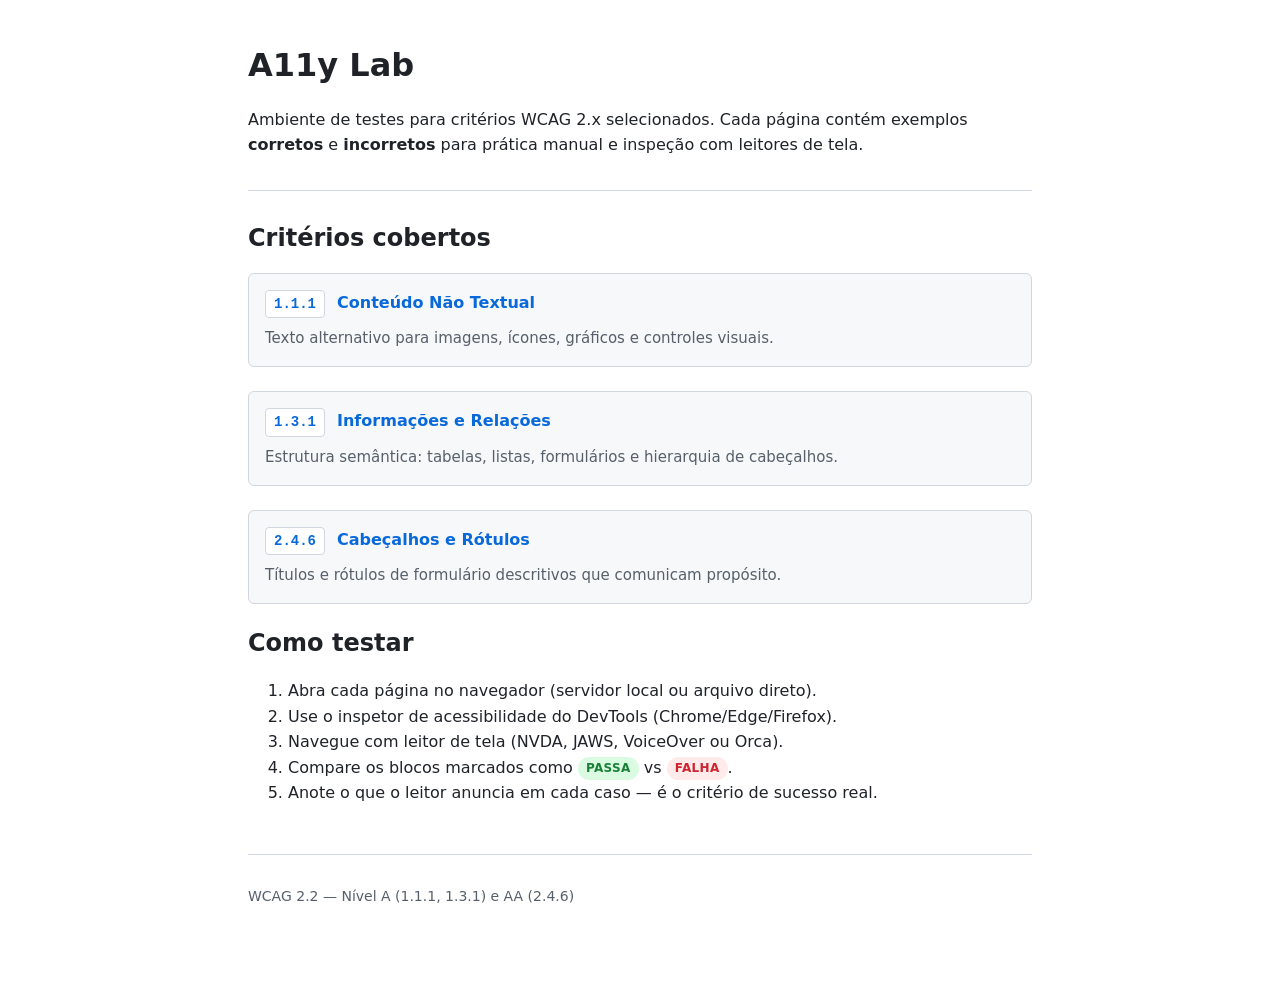
==== index.html @ d95d17ae "Adiciona ambiente de testes WCAG pronto para hospedagem. Inclui páginas de exemplo para os critérios" ====
<!DOCTYPE html>
<html lang="pt-BR">
<head>
  <meta charset="UTF-8">
  <meta name="viewport" content="width=device-width, initial-scale=1.0">
  <meta name="description" content="Ambiente de testes WCAG com exemplos corretos e incorretos para os critérios 1.1.1, 1.3.1 e 2.4.6.">
  <meta name="theme-color" content="#0969da">
  <title>A11y Lab — Ambiente de Testes WCAG</title>
  <link rel="icon" href="favicon.svg" type="image/svg+xml">
  <link rel="stylesheet" href="styles.css">
</head>
<body>
  <header>
    <h1>A11y Lab</h1>
    <p>Ambiente de testes para critérios WCAG 2.x selecionados. Cada página contém exemplos <strong>corretos</strong> e <strong>incorretos</strong> para prática manual e inspeção com leitores de tela.</p>
  </header>

  <main>
    <section aria-labelledby="criterios-titulo">
      <h2 id="criterios-titulo">Critérios cobertos</h2>
      <ul class="criterio-lista">
        <li>
          <a href="1.1.1-non-text-content.html">
            <span class="codigo">1.1.1</span>
            <span class="nome">Conteúdo Não Textual</span>
          </a>
          <p>Texto alternativo para imagens, ícones, gráficos e controles visuais.</p>
        </li>
        <li>
          <a href="1.3.1-info-relationships.html">
            <span class="codigo">1.3.1</span>
            <span class="nome">Informações e Relações</span>
          </a>
          <p>Estrutura semântica: tabelas, listas, formulários e hierarquia de cabeçalhos.</p>
        </li>
        <li>
          <a href="2.4.6-headings-labels.html">
            <span class="codigo">2.4.6</span>
            <span class="nome">Cabeçalhos e Rótulos</span>
          </a>
          <p>Títulos e rótulos de formulário descritivos que comunicam propósito.</p>
        </li>
      </ul>
    </section>

    <section aria-labelledby="como-testar-titulo">
      <h2 id="como-testar-titulo">Como testar</h2>
      <ol>
        <li>Abra cada página no navegador (servidor local ou arquivo direto).</li>
        <li>Use o inspetor de acessibilidade do DevTools (Chrome/Edge/Firefox).</li>
        <li>Navegue com leitor de tela (NVDA, JAWS, VoiceOver ou Orca).</li>
        <li>Compare os blocos marcados como <span class="badge badge-pass">PASSA</span> vs <span class="badge badge-fail">FALHA</span>.</li>
        <li>Anote o que o leitor anuncia em cada caso — é o critério de sucesso real.</li>
      </ol>
    </section>
  </main>

  <footer>
    <p>WCAG 2.2 — Nível A (1.1.1, 1.3.1) e AA (2.4.6)</p>
  </footer>
</body>
</html>
---- styles.css ----
*,
*::before,
*::after {
  box-sizing: border-box;
}

:root {
  --pass: #1a7f37;
  --pass-bg: #dafbe1;
  --fail: #cf222e;
  --fail-bg: #ffebe9;
  --neutral: #57606a;
  --border: #d0d7de;
  --surface: #f6f8fa;
  --text: #1f2328;
  --link: #0969da;
}

body {
  font-family: system-ui, -apple-system, "Segoe UI", Roboto, sans-serif;
  line-height: 1.6;
  color: var(--text);
  max-width: 52rem;
  margin: 0 auto;
  padding: 1.5rem;
}

header,
footer {
  border-bottom: 1px solid var(--border);
  padding-bottom: 1rem;
  margin-bottom: 2rem;
}

footer {
  border-bottom: none;
  border-top: 1px solid var(--border);
  padding-top: 1rem;
  margin-top: 3rem;
  font-size: 0.875rem;
  color: var(--neutral);
}

a {
  color: var(--link);
}

h1, h2, h3 {
  line-height: 1.25;
}

.criterio-lista {
  list-style: none;
  padding: 0;
}

.criterio-lista li {
  margin-bottom: 1.5rem;
  padding: 1rem;
  background: var(--surface);
  border: 1px solid var(--border);
  border-radius: 6px;
}

.criterio-lista a {
  display: flex;
  gap: 0.75rem;
  align-items: baseline;
  text-decoration: none;
  font-weight: 600;
}

.criterio-lista a:hover {
  text-decoration: underline;
}

.codigo {
  font-family: ui-monospace, monospace;
  font-size: 0.875rem;
  background: #fff;
  border: 1px solid var(--border);
  padding: 0.125rem 0.5rem;
  border-radius: 4px;
}

.criterio-lista p {
  margin: 0.5rem 0 0;
  color: var(--neutral);
  font-size: 0.9375rem;
}

.badge {
  display: inline-block;
  font-size: 0.75rem;
  font-weight: 700;
  letter-spacing: 0.03em;
  padding: 0.125rem 0.5rem;
  border-radius: 999px;
  vertical-align: middle;
}

.badge-pass {
  background: var(--pass-bg);
  color: var(--pass);
}

.badge-fail {
  background: var(--fail-bg);
  color: var(--fail);
}

.exemplo {
  border: 1px solid var(--border);
  border-radius: 6px;
  margin: 1.5rem 0;
  overflow: hidden;
}

.exemplo-header {
  padding: 0.75rem 1rem;
  font-weight: 600;
  font-size: 0.875rem;
  border-bottom: 1px solid var(--border);
}

.exemplo-header.pass {
  background: var(--pass-bg);
  color: var(--pass);
}

.exemplo-header.fail {
  background: var(--fail-bg);
  color: var(--fail);
}

.exemplo-body {
  padding: 1rem;
  background: #fff;
}

.exemplo-nota {
  margin: 0.75rem 0 0;
  padding: 0.75rem;
  background: var(--surface);
  border-left: 3px solid var(--neutral);
  font-size: 0.875rem;
  color: var(--neutral);
}

.exemplo-nota strong {
  color: var(--text);
}

nav.breadcrumb {
  font-size: 0.875rem;
  margin-bottom: 1.5rem;
}

nav.breadcrumb a {
  text-decoration: none;
}

nav.breadcrumb a:hover {
  text-decoration: underline;
}

table {
  width: 100%;
  border-collapse: collapse;
  margin: 0.5rem 0;
}

th, td {
  border: 1px solid var(--border);
  padding: 0.5rem 0.75rem;
  text-align: left;
}

label {
  display: block;
  margin-bottom: 0.25rem;
  font-weight: 500;
}

input, select, textarea {
  display: block;
  width: 100%;
  max-width: 20rem;
  padding: 0.5rem;
  margin-bottom: 1rem;
  border: 1px solid var(--border);
  border-radius: 4px;
  font: inherit;
}

fieldset {
  border: 1px solid var(--border);
  border-radius: 6px;
  padding: 1rem;
  margin: 0.5rem 0;
}

legend {
  font-weight: 600;
  padding: 0 0.25rem;
}

.icon-btn {
  display: inline-flex;
  align-items: center;
  justify-content: center;
  width: 2.5rem;
  height: 2.5rem;
  border: 1px solid var(--border);
  border-radius: 4px;
  background: var(--surface);
  cursor: pointer;
}

.icon-btn svg {
  width: 1.25rem;
  height: 1.25rem;
}

.sr-only {
  position: absolute;
  width: 1px;
  height: 1px;
  padding: 0;
  margin: -1px;
  overflow: hidden;
  clip: rect(0, 0, 0, 0);
  white-space: nowrap;
  border: 0;
}
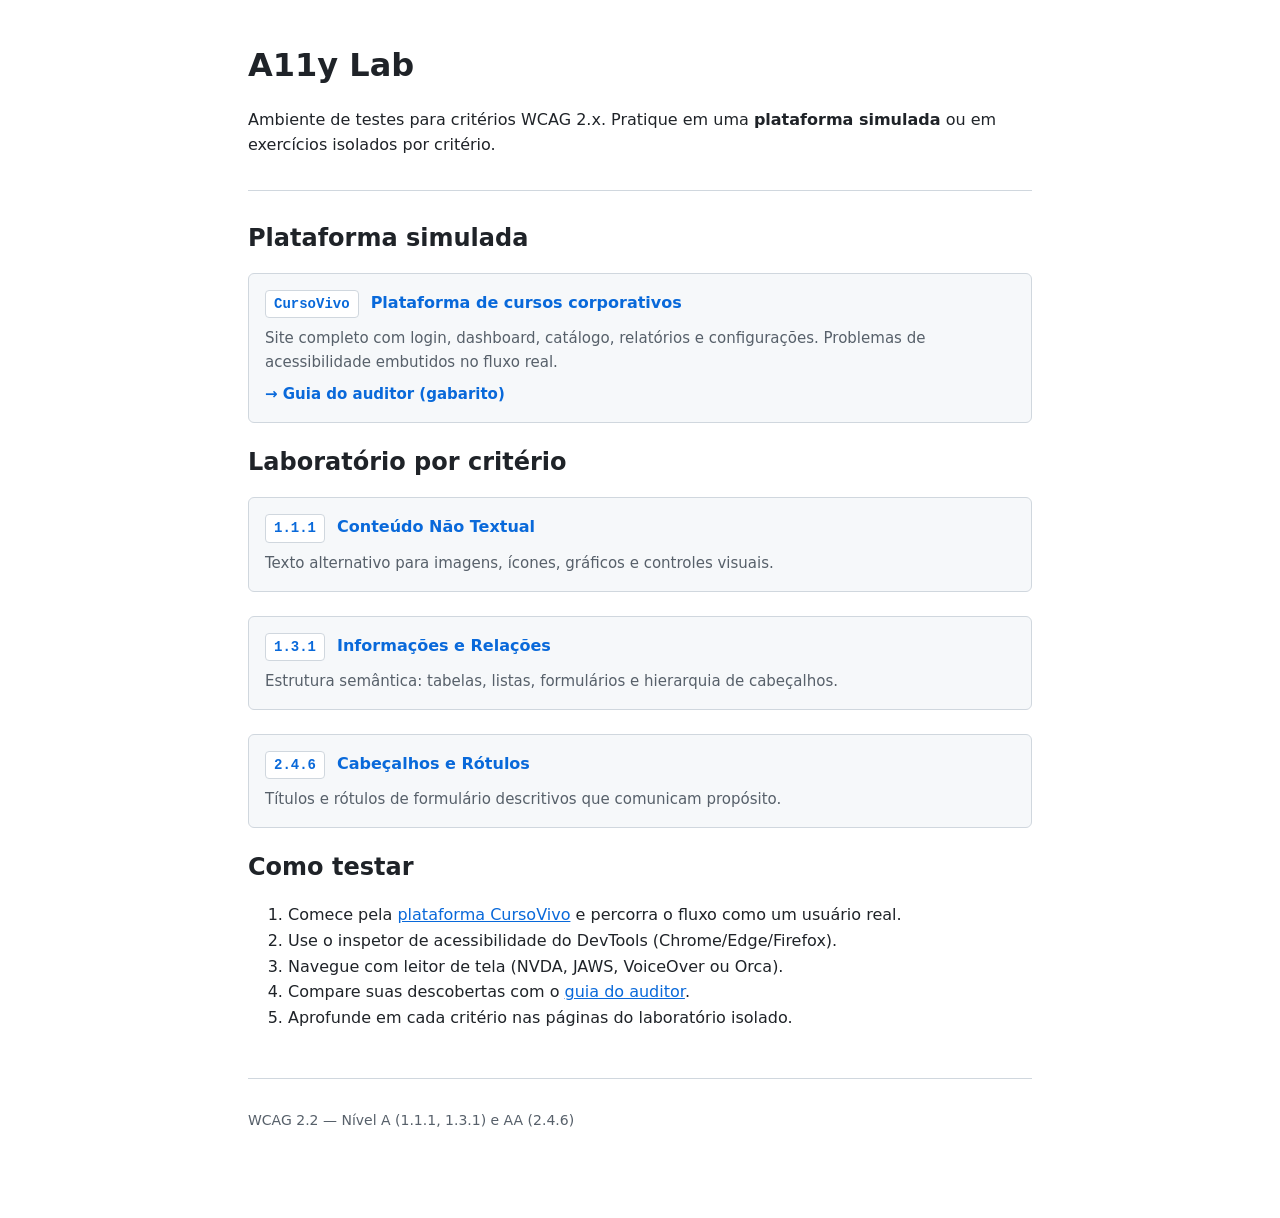
==== commit 3a1342da: "Adiciona plataforma simulada CursoVivo para testes de acessibilidade. Inclui fluxo completo de site " ====
--- a/index.html
+++ b/index.html
@@ -3,7 +3,7 @@
 <head>
   <meta charset="UTF-8">
   <meta name="viewport" content="width=device-width, initial-scale=1.0">
-  <meta name="description" content="Ambiente de testes WCAG com exemplos corretos e incorretos para os critérios 1.1.1, 1.3.1 e 2.4.6.">
+  <meta name="description" content="Ambiente de testes WCAG com plataforma simulada e laboratório de critérios 1.1.1, 1.3.1 e 2.4.6.">
   <meta name="theme-color" content="#0969da">
   <title>A11y Lab — Ambiente de Testes WCAG</title>
   <link rel="icon" href="favicon.svg" type="image/svg+xml">
@@ -12,12 +12,26 @@
 <body>
   <header>
     <h1>A11y Lab</h1>
-    <p>Ambiente de testes para critérios WCAG 2.x selecionados. Cada página contém exemplos <strong>corretos</strong> e <strong>incorretos</strong> para prática manual e inspeção com leitores de tela.</p>
+    <p>Ambiente de testes para critérios WCAG 2.x. Pratique em uma <strong>plataforma simulada</strong> ou em exercícios isolados por critério.</p>
   </header>
 
   <main>
+    <section aria-labelledby="plataforma-titulo">
+      <h2 id="plataforma-titulo">Plataforma simulada</h2>
+      <ul class="criterio-lista">
+        <li>
+          <a href="platform/index.html">
+            <span class="codigo">CursoVivo</span>
+            <span class="nome">Plataforma de cursos corporativos</span>
+          </a>
+          <p>Site completo com login, dashboard, catálogo, relatórios e configurações. Problemas de acessibilidade embutidos no fluxo real.</p>
+          <p style="margin-top:0.5rem"><a href="platform/guia-auditor.html">→ Guia do auditor (gabarito)</a></p>
+        </li>
+      </ul>
+    </section>
+
     <section aria-labelledby="criterios-titulo">
-      <h2 id="criterios-titulo">Critérios cobertos</h2>
+      <h2 id="criterios-titulo">Laboratório por critério</h2>
       <ul class="criterio-lista">
         <li>
           <a href="1.1.1-non-text-content.html">
@@ -46,11 +60,11 @@
     <section aria-labelledby="como-testar-titulo">
       <h2 id="como-testar-titulo">Como testar</h2>
       <ol>
-        <li>Abra cada página no navegador (servidor local ou arquivo direto).</li>
+        <li>Comece pela <a href="platform/index.html">plataforma CursoVivo</a> e percorra o fluxo como um usuário real.</li>
         <li>Use o inspetor de acessibilidade do DevTools (Chrome/Edge/Firefox).</li>
         <li>Navegue com leitor de tela (NVDA, JAWS, VoiceOver ou Orca).</li>
-        <li>Compare os blocos marcados como <span class="badge badge-pass">PASSA</span> vs <span class="badge badge-fail">FALHA</span>.</li>
-        <li>Anote o que o leitor anuncia em cada caso — é o critério de sucesso real.</li>
+        <li>Compare suas descobertas com o <a href="platform/guia-auditor.html">guia do auditor</a>.</li>
+        <li>Aprofunde em cada critério nas páginas do laboratório isolado.</li>
       </ol>
     </section>
   </main>
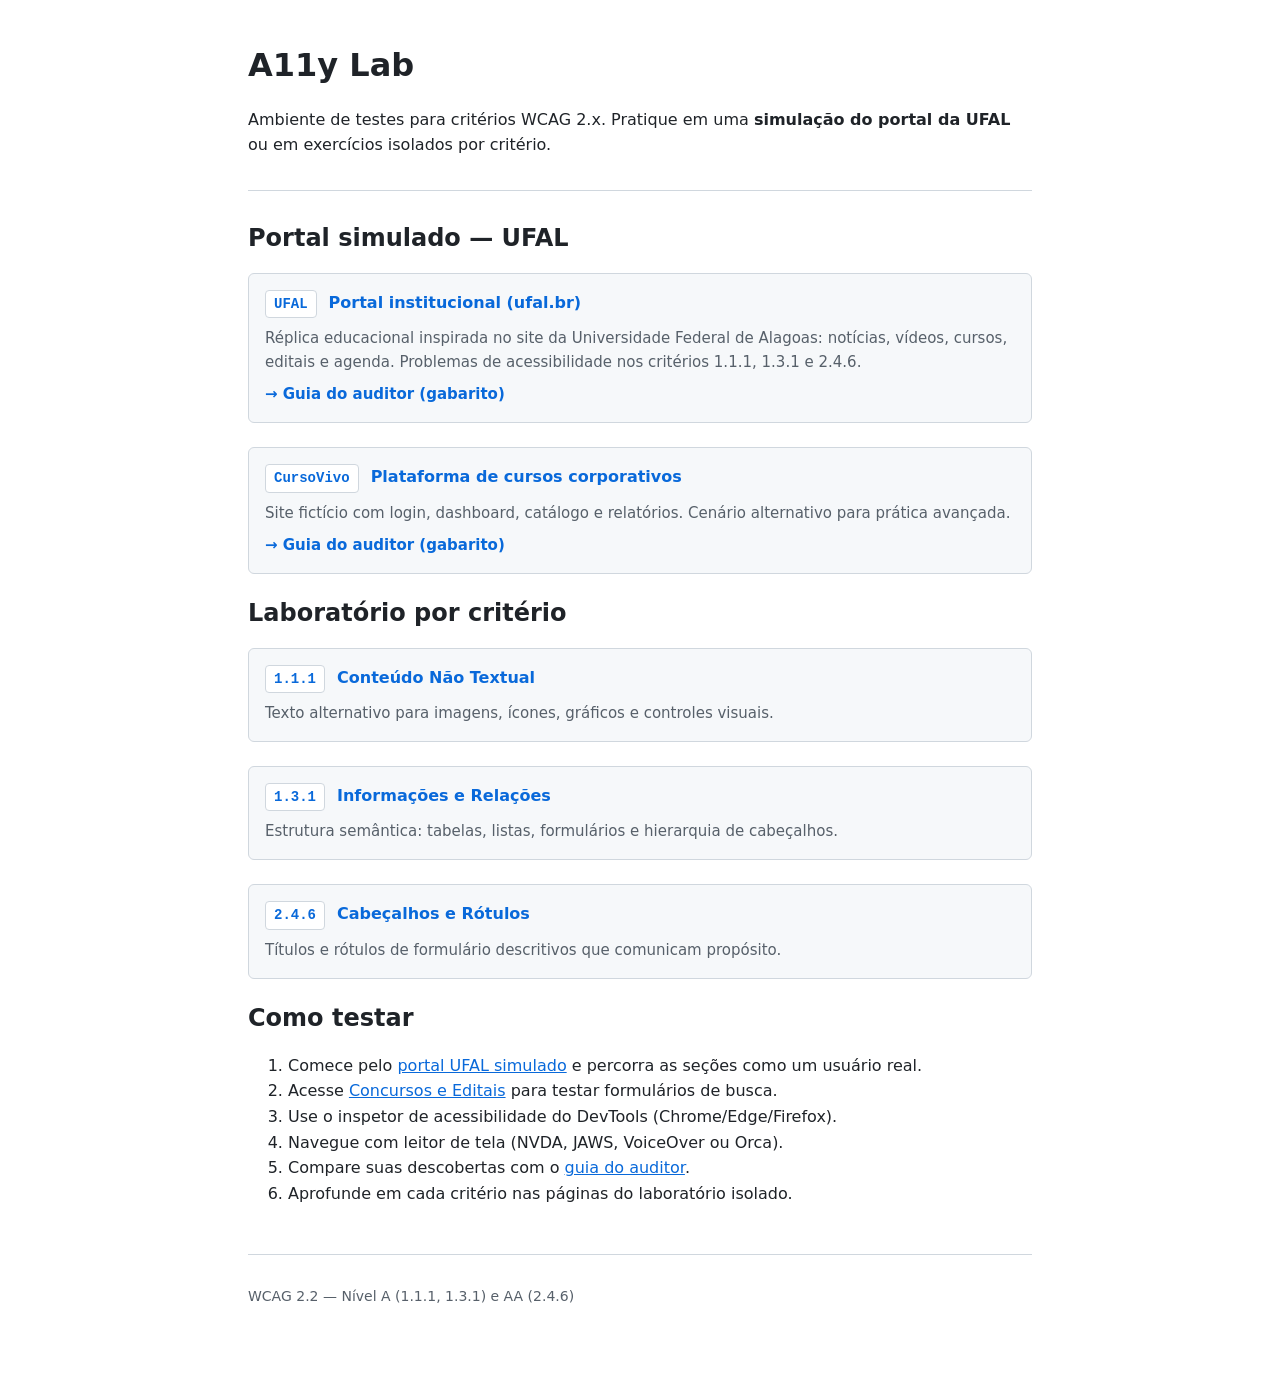
==== commit d29edac7: "Adiciona portal simulado da UFAL para testes WCAG 1.1.1, 1.3.1 e 2.4.6. Co-authored-by: Cursor <curs" ====
--- a/index.html
+++ b/index.html
@@ -3,8 +3,8 @@
 <head>
   <meta charset="UTF-8">
   <meta name="viewport" content="width=device-width, initial-scale=1.0">
-  <meta name="description" content="Ambiente de testes WCAG com plataforma simulada e laboratório de critérios 1.1.1, 1.3.1 e 2.4.6.">
-  <meta name="theme-color" content="#0969da">
+  <meta name="description" content="Ambiente de testes WCAG baseado no portal da UFAL, com critérios 1.1.1, 1.3.1 e 2.4.6.">
+  <meta name="theme-color" content="#006837">
   <title>A11y Lab — Ambiente de Testes WCAG</title>
   <link rel="icon" href="favicon.svg" type="image/svg+xml">
   <link rel="stylesheet" href="styles.css">
@@ -12,19 +12,27 @@
 <body>
   <header>
     <h1>A11y Lab</h1>
-    <p>Ambiente de testes para critérios WCAG 2.x. Pratique em uma <strong>plataforma simulada</strong> ou em exercícios isolados por critério.</p>
+    <p>Ambiente de testes para critérios WCAG 2.x. Pratique em uma <strong>simulação do portal da UFAL</strong> ou em exercícios isolados por critério.</p>
   </header>
 
   <main>
     <section aria-labelledby="plataforma-titulo">
-      <h2 id="plataforma-titulo">Plataforma simulada</h2>
+      <h2 id="plataforma-titulo">Portal simulado — UFAL</h2>
       <ul class="criterio-lista">
+        <li>
+          <a href="ufal/index.html">
+            <span class="codigo">UFAL</span>
+            <span class="nome">Portal institucional (ufal.br)</span>
+          </a>
+          <p>Réplica educacional inspirada no site da Universidade Federal de Alagoas: notícias, vídeos, cursos, editais e agenda. Problemas de acessibilidade nos critérios 1.1.1, 1.3.1 e 2.4.6.</p>
+          <p style="margin-top:0.5rem"><a href="ufal/guia-auditor.html">→ Guia do auditor (gabarito)</a></p>
+        </li>
         <li>
           <a href="platform/index.html">
             <span class="codigo">CursoVivo</span>
             <span class="nome">Plataforma de cursos corporativos</span>
           </a>
-          <p>Site completo com login, dashboard, catálogo, relatórios e configurações. Problemas de acessibilidade embutidos no fluxo real.</p>
+          <p>Site fictício com login, dashboard, catálogo e relatórios. Cenário alternativo para prática avançada.</p>
           <p style="margin-top:0.5rem"><a href="platform/guia-auditor.html">→ Guia do auditor (gabarito)</a></p>
         </li>
       </ul>
@@ -60,10 +68,11 @@
     <section aria-labelledby="como-testar-titulo">
       <h2 id="como-testar-titulo">Como testar</h2>
       <ol>
-        <li>Comece pela <a href="platform/index.html">plataforma CursoVivo</a> e percorra o fluxo como um usuário real.</li>
+        <li>Comece pelo <a href="ufal/index.html">portal UFAL simulado</a> e percorra as seções como um usuário real.</li>
+        <li>Acesse <a href="ufal/editais.html">Concursos e Editais</a> para testar formulários de busca.</li>
         <li>Use o inspetor de acessibilidade do DevTools (Chrome/Edge/Firefox).</li>
         <li>Navegue com leitor de tela (NVDA, JAWS, VoiceOver ou Orca).</li>
-        <li>Compare suas descobertas com o <a href="platform/guia-auditor.html">guia do auditor</a>.</li>
+        <li>Compare suas descobertas com o <a href="ufal/guia-auditor.html">guia do auditor</a>.</li>
         <li>Aprofunde em cada critério nas páginas do laboratório isolado.</li>
       </ol>
     </section>
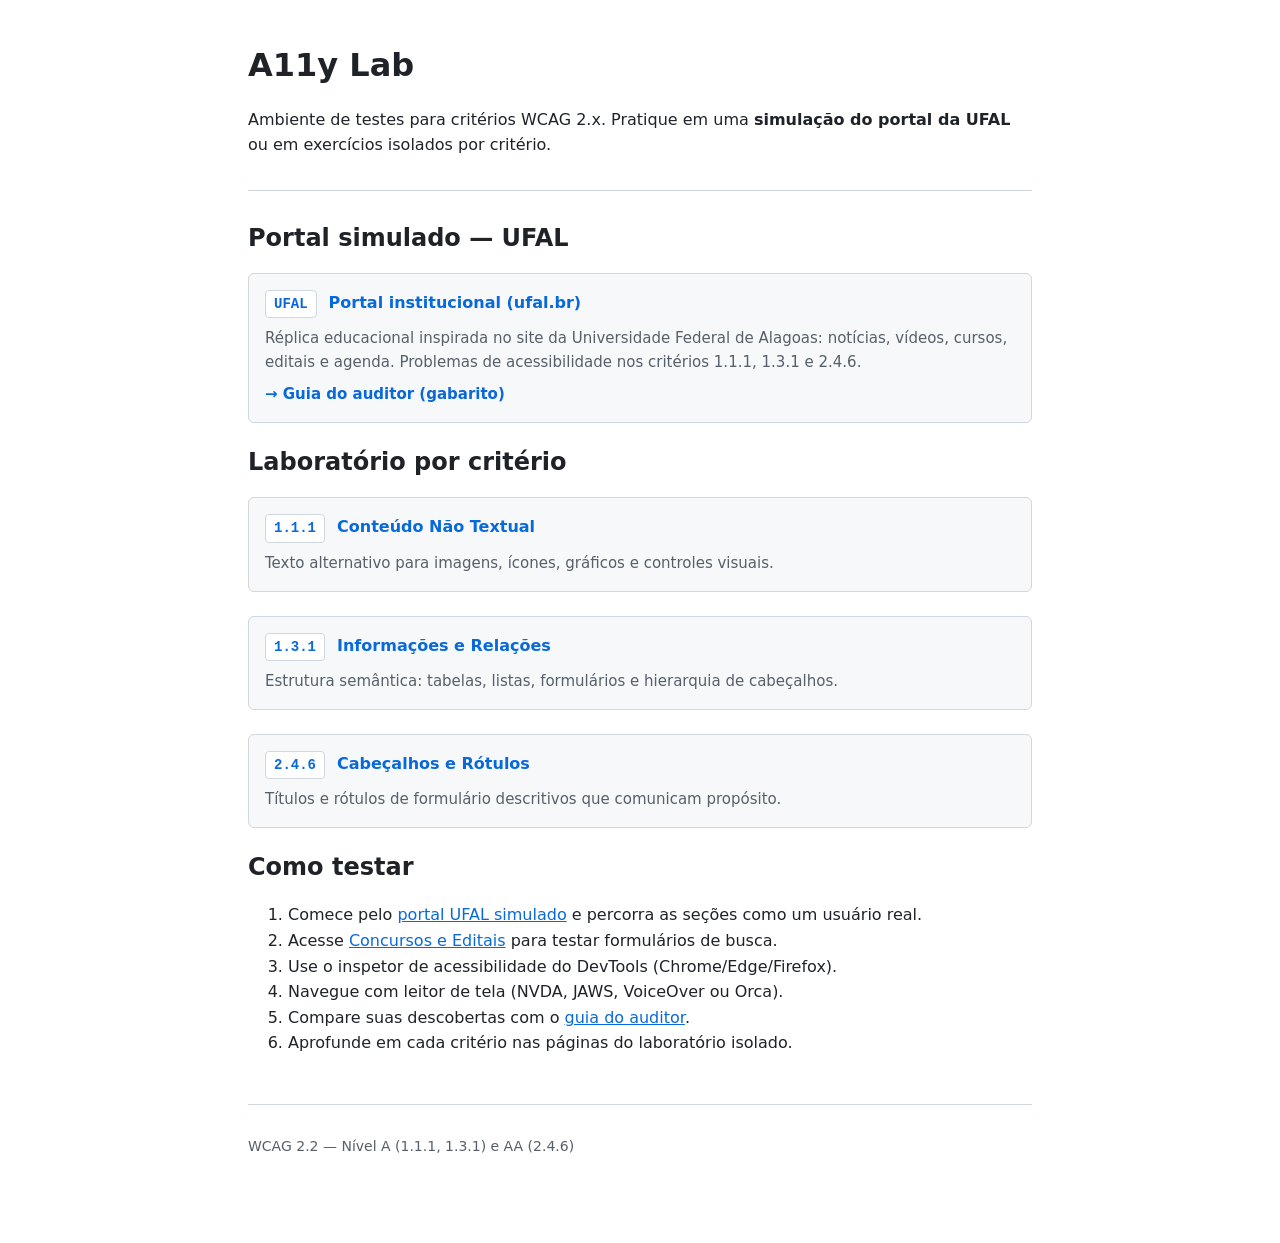
==== commit c02ca0ae: "Remove CursoVivo e mantém apenas o portal UFAL para deploy. Co-authored-by: Cursor <cursoragent@curs" ====
--- a/index.html
+++ b/index.html
@@ -26,14 +26,6 @@
           </a>
           <p>Réplica educacional inspirada no site da Universidade Federal de Alagoas: notícias, vídeos, cursos, editais e agenda. Problemas de acessibilidade nos critérios 1.1.1, 1.3.1 e 2.4.6.</p>
           <p style="margin-top:0.5rem"><a href="ufal/guia-auditor.html">→ Guia do auditor (gabarito)</a></p>
-        </li>
-        <li>
-          <a href="platform/index.html">
-            <span class="codigo">CursoVivo</span>
-            <span class="nome">Plataforma de cursos corporativos</span>
-          </a>
-          <p>Site fictício com login, dashboard, catálogo e relatórios. Cenário alternativo para prática avançada.</p>
-          <p style="margin-top:0.5rem"><a href="platform/guia-auditor.html">→ Guia do auditor (gabarito)</a></p>
         </li>
       </ul>
     </section>
